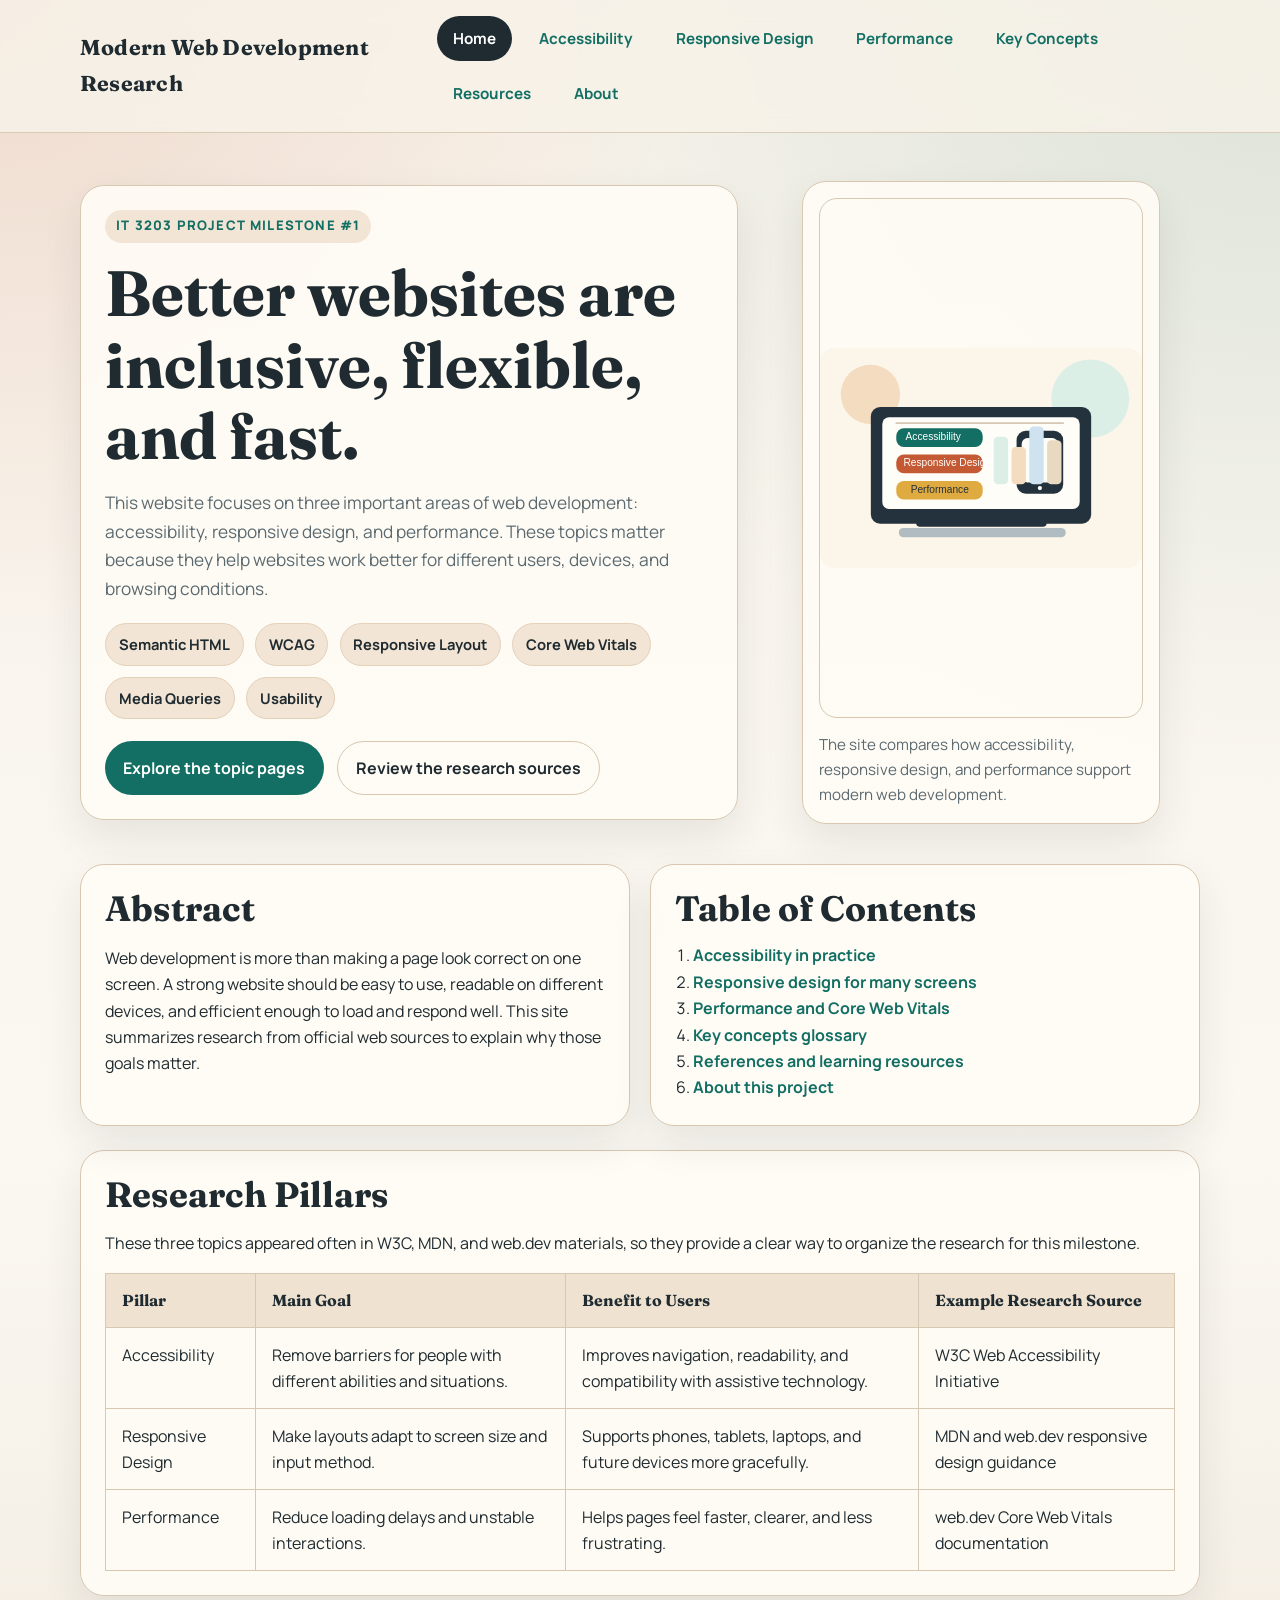
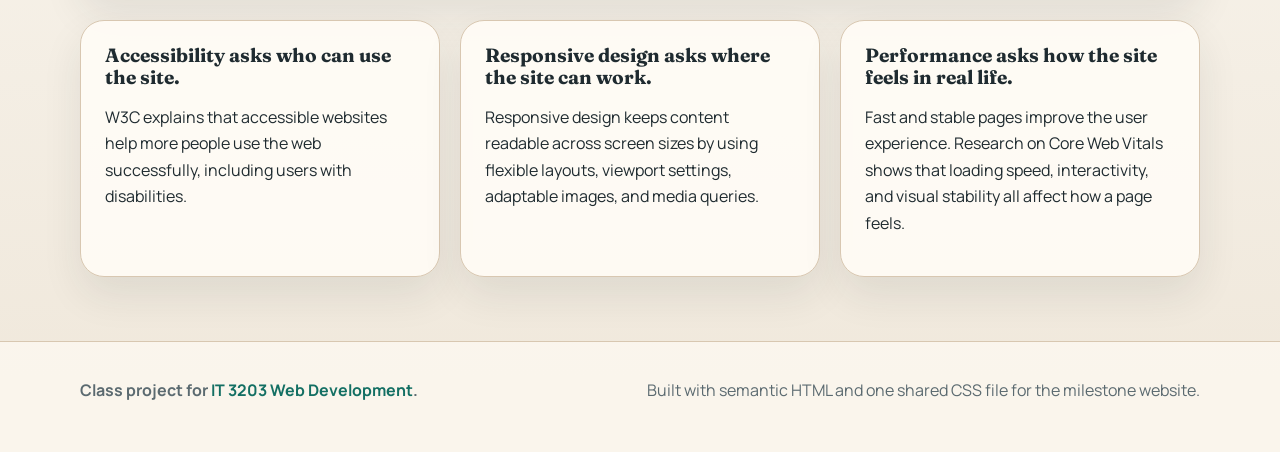
==== index.html @ 734fcac7 "project milestone 1" ====
<!DOCTYPE html>
<html lang="en">
<head>
  <meta charset="UTF-8">
  <meta name="viewport" content="width=device-width, initial-scale=1">
  <meta name="description" content="Research website about modern web development practices, including accessibility, responsive design, and performance.">
  <title>Modern Web Development Research | Home</title>
  <link rel="stylesheet" href="styles.css">
</head>
<body>
  <a class="skip-link" href="#main-content">Skip to content</a>
  <header class="site-header">
    <div class="header-inner">
      <a class="brand" href="index.html">Modern Web Development Research</a>
      <!-- Shared navigation appears on every page for consistency. -->
      <nav class="main-nav" aria-label="Primary">
        <a class="current" aria-current="page" href="index.html">Home</a>
        <a href="accessibility.html">Accessibility</a>
        <a href="responsive-design.html">Responsive Design</a>
        <a href="performance.html">Performance</a>
        <a href="concepts.html">Key Concepts</a>
        <a href="resources.html">Resources</a>
        <a href="about.html">About</a>
      </nav>
    </div>
  </header>

  <main id="main-content" class="page-shell">
    <!-- Home page introduces the topic and links to the full site structure. -->
    <section class="hero">
      <div class="panel hero-copy">
        <p class="eyebrow">IT 3203 Project Milestone #1</p>
        <h1>Better websites are inclusive, flexible, and fast.</h1>
        <p class="lead">
          This website focuses on three important areas of web development:
          accessibility, responsive design, and performance. These topics matter because
          they help websites work better for different users, devices, and browsing conditions.
        </p>
        <ul class="key-terms">
          <li>Semantic HTML</li>
          <li>WCAG</li>
          <li>Responsive Layout</li>
          <li>Core Web Vitals</li>
          <li>Media Queries</li>
          <li>Usability</li>
        </ul>
        <div class="button-row">
          <a class="button-link" href="accessibility.html">Explore the topic pages</a>
          <a class="button-link secondary" href="resources.html">Review the research sources</a>
        </div>
      </div>
      <figure class="panel visual-panel">
        <img src="assets/research-hero.svg" width="760" height="520" alt="Illustration of a laptop and phone beside three web development research cards.">
        <figcaption>
          The site compares how accessibility, responsive design, and performance support modern web development.
        </figcaption>
      </figure>
    </section>

    <section class="section-grid section-spacer">
      <article class="card">
        <h2>Abstract</h2>
        <p>
          Web development is more than making a page look correct on one screen. A strong website should
          be easy to use, readable on different devices, and efficient enough to load and respond well.
          This site summarizes research from official web sources to explain why those goals matter.
        </p>
      </article>
      <article class="card">
        <h2>Table of Contents</h2>
        <ol class="toc-list">
          <li><a href="accessibility.html">Accessibility in practice</a></li>
          <li><a href="responsive-design.html">Responsive design for many screens</a></li>
          <li><a href="performance.html">Performance and Core Web Vitals</a></li>
          <li><a href="concepts.html">Key concepts glossary</a></li>
          <li><a href="resources.html">References and learning resources</a></li>
          <li><a href="about.html">About this project</a></li>
        </ol>
      </article>
    </section>

    <section class="card section-spacer">
      <h2>Research Pillars</h2>
      <p>
        These three topics appeared often in W3C, MDN, and web.dev materials, so they provide
        a clear way to organize the research for this milestone.
      </p>
      <div class="table-wrap">
        <table class="data-table">
          <thead>
            <tr>
              <th scope="col">Pillar</th>
              <th scope="col">Main Goal</th>
              <th scope="col">Benefit to Users</th>
              <th scope="col">Example Research Source</th>
            </tr>
          </thead>
          <tbody>
            <tr>
              <td>Accessibility</td>
              <td>Remove barriers for people with different abilities and situations.</td>
              <td>Improves navigation, readability, and compatibility with assistive technology.</td>
              <td>W3C Web Accessibility Initiative</td>
            </tr>
            <tr>
              <td>Responsive Design</td>
              <td>Make layouts adapt to screen size and input method.</td>
              <td>Supports phones, tablets, laptops, and future devices more gracefully.</td>
              <td>MDN and web.dev responsive design guidance</td>
            </tr>
            <tr>
              <td>Performance</td>
              <td>Reduce loading delays and unstable interactions.</td>
              <td>Helps pages feel faster, clearer, and less frustrating.</td>
              <td>web.dev Core Web Vitals documentation</td>
            </tr>
          </tbody>
        </table>
      </div>
    </section>

    <section class="card-grid section-spacer">
      <article class="card">
        <h3>Accessibility asks who can use the site.</h3>
        <p>
          W3C explains that accessible websites help more people use the web successfully,
          including users with disabilities.
        </p>
      </article>
      <article class="card">
        <h3>Responsive design asks where the site can work.</h3>
        <p>
          Responsive design keeps content readable across screen sizes by using flexible layouts,
          viewport settings, adaptable images, and media queries.
        </p>
      </article>
      <article class="card">
        <h3>Performance asks how the site feels in real life.</h3>
        <p>
          Fast and stable pages improve the user experience. Research on Core Web Vitals shows
          that loading speed, interactivity, and visual stability all affect how a page feels.
        </p>
      </article>
    </section>
  </main>

  <footer class="footer">
    <div class="footer-inner">
      <p id="course-note">
        Class project for <a href="https://ksuweb.github.io/IT3203/">IT 3203 Web Development</a>.
      </p>
      <p>Built with semantic HTML and one shared CSS file for the milestone website.</p>
    </div>
  </footer>
</body>
</html>
---- styles.css ----
@import url("https://fonts.googleapis.com/css2?family=Fraunces:opsz,wght@9..144,600;9..144,700&family=Manrope:wght@400;600;700;800&display=swap");

/* Shared palette, typography, and layout for the milestone site. */
:root {
  --bg: #f6f1e8;
  --surface: rgba(255, 252, 246, 0.92);
  --surface-strong: #fffdf8;
  --ink: #1f2b30;
  --muted: #5b6a70;
  --accent: #136f63;
  --accent-strong: #c35a34;
  --accent-soft: #f2e5d5;
  --line: #d8c7b1;
  --shadow: 0 18px 40px rgba(31, 43, 48, 0.09);
  --radius: 24px;
  --site-width: min(1120px, calc(100% - 2rem));
}

* {
  box-sizing: border-box;
}

html {
  scroll-behavior: smooth;
}

body {
  margin: 0;
  color: var(--ink);
  font-family: "Manrope", "Trebuchet MS", sans-serif;
  line-height: 1.65;
  background:
    radial-gradient(circle at top left, rgba(195, 90, 52, 0.16), transparent 28%),
    radial-gradient(circle at top right, rgba(19, 111, 99, 0.12), transparent 32%),
    linear-gradient(180deg, #f7f2e9 0%, #fbf8f2 56%, #efe7da 100%);
}

img {
  display: block;
  max-width: 100%;
  border: 1px solid var(--line);
  border-radius: 18px;
}

a {
  color: var(--accent);
  font-weight: 700;
  text-decoration: none;
  transition: color 0.2s ease, transform 0.2s ease, background-color 0.2s ease;
}

a:hover,
a:focus-visible {
  color: var(--accent-strong);
  text-decoration: underline;
}

code {
  font-family: "Cascadia Code", Consolas, monospace;
}

pre {
  margin: 0;
  padding: 1rem 1.1rem;
  overflow-x: auto;
  color: #eff8f8;
  background: #122227;
  border: 1px solid #214148;
  border-radius: 18px;
}

.skip-link {
  position: absolute;
  left: -9999px;
  top: 1rem;
  padding: 0.75rem 1rem;
  color: #ffffff;
  background: var(--ink);
  border-radius: 999px;
}

.skip-link:focus {
  left: 1rem;
  z-index: 20;
}

/* Header and navigation keep the site structure consistent. */
.site-header {
  position: sticky;
  top: 0;
  z-index: 10;
  backdrop-filter: blur(14px);
  background: rgba(247, 242, 233, 0.84);
  border-bottom: 1px solid rgba(216, 199, 177, 0.9);
}

.header-inner,
.footer-inner,
.page-shell {
  width: var(--site-width);
  margin: 0 auto;
}

.header-inner {
  display: flex;
  align-items: center;
  justify-content: space-between;
  gap: 1rem;
  padding: 1rem 0;
}

.brand {
  color: var(--ink);
  font-family: "Fraunces", Georgia, serif;
  font-size: 1.35rem;
  font-weight: 700;
  letter-spacing: 0.01em;
}

.main-nav {
  display: flex;
  flex-wrap: wrap;
  gap: 0.65rem;
}

.main-nav a {
  padding: 0.55rem 0.95rem;
  border: 1px solid transparent;
  border-radius: 999px;
  font-size: 0.95rem;
}

.main-nav a.current {
  color: #ffffff;
  text-decoration: none;
  background: var(--ink);
}

.page-shell {
  padding: 2rem 0 4rem;
}

/* Grid utilities power the home hero and topic-page intros. */
.hero,
.page-intro {
  display: grid;
  grid-template-columns: minmax(0, 1.2fr) minmax(300px, 0.8fr);
  gap: 1.5rem;
  align-items: center;
}

.panel,
.card,
.resource-list li {
  background: var(--surface);
  border: 1px solid var(--line);
  border-radius: var(--radius);
  box-shadow: var(--shadow);
}

.hero-copy,
.card,
.resource-list li {
  padding: 1.5rem;
}

.visual-panel {
  padding: 1rem;
}

.visual-panel figcaption {
  margin-top: 0.9rem;
  color: var(--muted);
  font-size: 0.95rem;
}

.eyebrow {
  display: inline-block;
  margin: 0;
  padding: 0.35rem 0.7rem;
  color: var(--accent);
  font-size: 0.82rem;
  font-weight: 800;
  letter-spacing: 0.09em;
  text-transform: uppercase;
  background: var(--accent-soft);
  border-radius: 999px;
}

h1,
h2,
h3 {
  margin-top: 0;
  line-height: 1.12;
  font-family: "Fraunces", Georgia, serif;
}

h1 {
  margin: 0.9rem 0 1rem;
  font-size: clamp(2.35rem, 5vw, 4.4rem);
}

h2 {
  margin-bottom: 0.85rem;
  font-size: clamp(1.55rem, 3vw, 2.2rem);
}

h3 {
  margin-bottom: 0.65rem;
  font-size: 1.2rem;
}

p,
li,
dd,
td,
th {
  font-size: 1rem;
}

.lead {
  color: var(--muted);
  font-size: 1.08rem;
}

.button-row {
  display: flex;
  flex-wrap: wrap;
  gap: 0.8rem;
  margin-top: 1.4rem;
}

.button-link {
  display: inline-flex;
  align-items: center;
  justify-content: center;
  min-height: 46px;
  padding: 0.8rem 1.15rem;
  color: #ffffff;
  text-decoration: none;
  background: var(--accent);
  border-radius: 999px;
}

.button-link:hover,
.button-link:focus-visible {
  color: #ffffff;
  text-decoration: none;
  background: var(--accent-strong);
}

.button-link.secondary {
  color: var(--ink);
  background: transparent;
  border: 1px solid var(--line);
}

.button-link.secondary:hover,
.button-link.secondary:focus-visible {
  color: var(--ink);
  background: #fff7ef;
}

.key-terms {
  display: flex;
  flex-wrap: wrap;
  gap: 0.7rem;
  margin: 1.25rem 0 0;
  padding: 0;
  list-style: none;
}

.key-terms li {
  padding: 0.5rem 0.8rem;
  font-size: 0.92rem;
  font-weight: 700;
  color: var(--ink);
  background: var(--accent-soft);
  border: 1px solid #e4d1b8;
  border-radius: 999px;
}

/* Reusable content grids keep the layout flexible across pages. */
.section-grid,
.card-grid,
.glossary {
  display: grid;
  gap: 1.25rem;
  margin-top: 1.5rem;
}

.section-grid {
  grid-template-columns: repeat(2, minmax(0, 1fr));
}

.card-grid {
  grid-template-columns: repeat(3, minmax(0, 1fr));
}

.glossary {
  grid-template-columns: repeat(2, minmax(0, 1fr));
}

.toc-list,
.highlight-list,
.meta-list {
  margin: 0;
  padding-left: 1.1rem;
}

.highlight-list li,
.meta-list li {
  margin-bottom: 0.8rem;
}

.page-title-card {
  padding: 1.6rem;
}

.callout {
  padding: 1rem 1.1rem;
  color: var(--ink);
  background: #fff4e9;
  border: 1px solid #efd1b6;
  border-left: 4px solid var(--accent-strong);
  border-radius: 18px;
}

.table-wrap {
  overflow-x: auto;
  margin-top: 1rem;
}

.data-table {
  width: 100%;
  border-collapse: collapse;
}

.data-table th,
.data-table td {
  padding: 0.85rem 1rem;
  text-align: left;
  vertical-align: top;
  border: 1px solid var(--line);
}

.data-table th {
  background: #efe2d1;
  font-family: "Fraunces", Georgia, serif;
}

.resource-list {
  display: grid;
  gap: 1rem;
  padding: 0;
  list-style: none;
}

.resource-list h3 {
  margin-bottom: 0.35rem;
}

.resource-list p {
  margin: 0.4rem 0;
}

.tag {
  display: inline-block;
  margin-bottom: 0.5rem;
  padding: 0.3rem 0.65rem;
  color: var(--accent);
  font-size: 0.8rem;
  font-weight: 800;
  letter-spacing: 0.08em;
  text-transform: uppercase;
  background: var(--accent-soft);
  border-radius: 999px;
}

.footer {
  border-top: 1px solid var(--line);
  background: rgba(255, 251, 244, 0.7);
}

.footer-inner {
  display: flex;
  flex-wrap: wrap;
  justify-content: space-between;
  gap: 1rem;
  padding: 1.2rem 0 2rem;
  color: var(--muted);
}

#course-note {
  font-weight: 700;
}

.section-spacer {
  margin-top: 1.5rem;
}

.tiny-note {
  color: var(--muted);
  font-size: 0.95rem;
}

/* Responsive rules stack the layout for tablets and phones. */
@media (max-width: 940px) {
  .hero,
  .page-intro,
  .section-grid,
  .card-grid,
  .glossary {
    grid-template-columns: 1fr;
  }
}

@media (max-width: 720px) {
  .header-inner {
    flex-direction: column;
    align-items: flex-start;
  }

  .page-shell {
    padding-top: 1.35rem;
  }
}

@media (max-width: 560px) {
  .hero-copy,
  .card,
  .resource-list li,
  .page-title-card {
    padding: 1.2rem;
  }

  .main-nav {
    gap: 0.45rem;
  }

  .main-nav a {
    padding: 0.5rem 0.75rem;
    font-size: 0.88rem;
  }
}
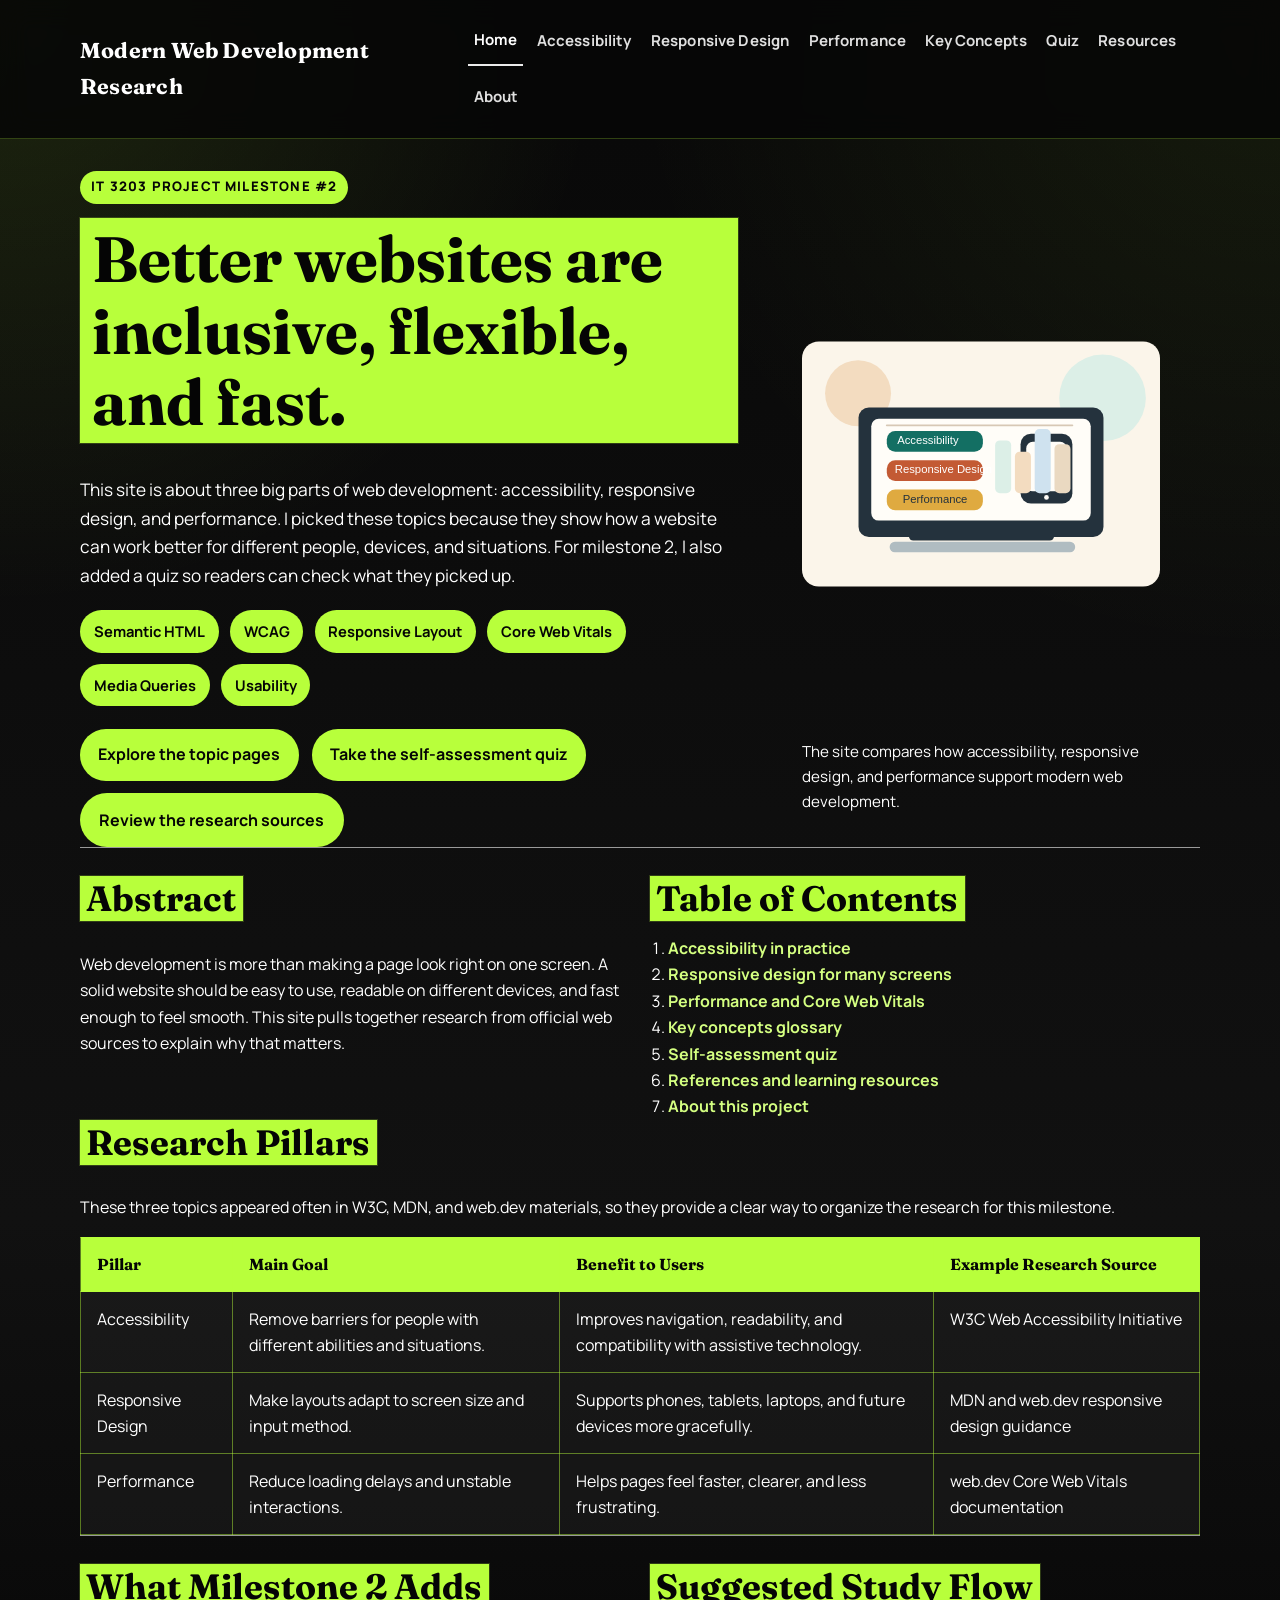
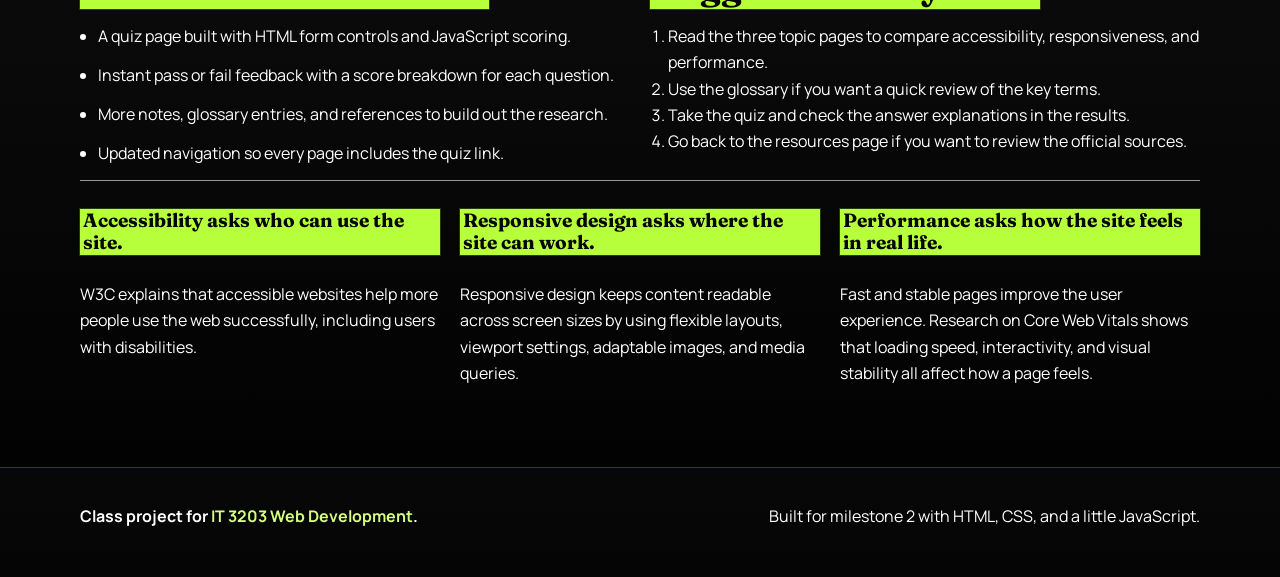
==== commit c53e7cee: "project milestone 2" ====
--- a/index.html
+++ b/index.html
@@ -19,6 +19,7 @@
         <a href="responsive-design.html">Responsive Design</a>
         <a href="performance.html">Performance</a>
         <a href="concepts.html">Key Concepts</a>
+        <a href="quiz.html">Quiz</a>
         <a href="resources.html">Resources</a>
         <a href="about.html">About</a>
       </nav>
@@ -29,12 +30,13 @@
     <!-- Home page introduces the topic and links to the full site structure. -->
     <section class="hero">
       <div class="panel hero-copy">
-        <p class="eyebrow">IT 3203 Project Milestone #1</p>
+        <p class="eyebrow">IT 3203 Project Milestone #2</p>
         <h1>Better websites are inclusive, flexible, and fast.</h1>
         <p class="lead">
-          This website focuses on three important areas of web development:
-          accessibility, responsive design, and performance. These topics matter because
-          they help websites work better for different users, devices, and browsing conditions.
+          This site is about three big parts of web development:
+          accessibility, responsive design, and performance. I picked these topics because
+          they show how a website can work better for different people, devices, and situations.
+          For milestone 2, I also added a quiz so readers can check what they picked up.
         </p>
         <ul class="key-terms">
           <li>Semantic HTML</li>
@@ -46,6 +48,7 @@
         </ul>
         <div class="button-row">
           <a class="button-link" href="accessibility.html">Explore the topic pages</a>
+          <a class="button-link" href="quiz.html">Take the self-assessment quiz</a>
           <a class="button-link secondary" href="resources.html">Review the research sources</a>
         </div>
       </div>
@@ -61,9 +64,9 @@
       <article class="card">
         <h2>Abstract</h2>
         <p>
-          Web development is more than making a page look correct on one screen. A strong website should
-          be easy to use, readable on different devices, and efficient enough to load and respond well.
-          This site summarizes research from official web sources to explain why those goals matter.
+          Web development is more than making a page look right on one screen. A solid website should
+          be easy to use, readable on different devices, and fast enough to feel smooth.
+          This site pulls together research from official web sources to explain why that matters.
         </p>
       </article>
       <article class="card">
@@ -73,6 +76,7 @@
           <li><a href="responsive-design.html">Responsive design for many screens</a></li>
           <li><a href="performance.html">Performance and Core Web Vitals</a></li>
           <li><a href="concepts.html">Key concepts glossary</a></li>
+          <li><a href="quiz.html">Self-assessment quiz</a></li>
           <li><a href="resources.html">References and learning resources</a></li>
           <li><a href="about.html">About this project</a></li>
         </ol>
@@ -119,6 +123,27 @@
       </div>
     </section>
 
+    <section class="section-grid section-spacer">
+      <article class="card">
+        <h2>What Milestone 2 Adds</h2>
+        <ul class="highlight-list">
+          <li>A quiz page built with HTML form controls and JavaScript scoring.</li>
+          <li>Instant pass or fail feedback with a score breakdown for each question.</li>
+          <li>More notes, glossary entries, and references to build out the research.</li>
+          <li>Updated navigation so every page includes the quiz link.</li>
+        </ul>
+      </article>
+      <article class="card">
+        <h2>Suggested Study Flow</h2>
+        <ol class="toc-list">
+          <li>Read the three topic pages to compare accessibility, responsiveness, and performance.</li>
+          <li>Use the glossary if you want a quick review of the key terms.</li>
+          <li>Take the quiz and check the answer explanations in the results.</li>
+          <li>Go back to the resources page if you want to review the official sources.</li>
+        </ol>
+      </article>
+    </section>
+
     <section class="card-grid section-spacer">
       <article class="card">
         <h3>Accessibility asks who can use the site.</h3>
@@ -149,7 +174,7 @@
       <p id="course-note">
         Class project for <a href="https://ksuweb.github.io/IT3203/">IT 3203 Web Development</a>.
       </p>
-      <p>Built with semantic HTML and one shared CSS file for the milestone website.</p>
+      <p>Built for milestone 2 with HTML, CSS, and a little JavaScript.</p>
     </div>
   </footer>
 </body>
--- a/styles.css
+++ b/styles.css
@@ -5,12 +5,13 @@
   --bg: #f6f1e8;
   --surface: rgba(255, 252, 246, 0.92);
   --surface-strong: #fffdf8;
-  --ink: #1f2b30;
-  --muted: #5b6a70;
-  --accent: #136f63;
-  --accent-strong: #c35a34;
-  --accent-soft: #f2e5d5;
-  --line: #d8c7b1;
+  --ink: #050505;
+  --muted: rgba(255, 255, 255, 0.82);
+  --accent: #b8ff3b;
+  --accent-strong: #8be000;
+  --accent-soft: rgba(184, 255, 59, 0.2);
+  --line: rgba(184, 255, 59, 0.45);
+  --section-line: rgba(255, 255, 255, 0.58);
   --shadow: 0 18px 40px rgba(31, 43, 48, 0.09);
   --radius: 24px;
   --site-width: min(1120px, calc(100% - 2rem));
@@ -26,24 +27,24 @@
 
 body {
   margin: 0;
-  color: var(--ink);
+  color: #ffffff;
   font-family: "Manrope", "Trebuchet MS", sans-serif;
   line-height: 1.65;
   background:
-    radial-gradient(circle at top left, rgba(195, 90, 52, 0.16), transparent 28%),
-    radial-gradient(circle at top right, rgba(19, 111, 99, 0.12), transparent 32%),
-    linear-gradient(180deg, #f7f2e9 0%, #fbf8f2 56%, #efe7da 100%);
+    radial-gradient(circle at top left, rgba(184, 255, 59, 0.12), transparent 24%),
+    radial-gradient(circle at top right, rgba(184, 255, 59, 0.08), transparent 26%),
+    linear-gradient(180deg, #080808 0%, #111111 56%, #000000 100%);
 }
 
 img {
   display: block;
   max-width: 100%;
-  border: 1px solid var(--line);
+  border: 0;
   border-radius: 18px;
 }
 
 a {
-  color: var(--accent);
+  color: #d4ff81;
   font-weight: 700;
   text-decoration: none;
   transition: color 0.2s ease, transform 0.2s ease, background-color 0.2s ease;
@@ -51,7 +52,7 @@
 
 a:hover,
 a:focus-visible {
-  color: var(--accent-strong);
+  color: #f3ffd0;
   text-decoration: underline;
 }
 
@@ -90,8 +91,8 @@
   top: 0;
   z-index: 10;
   backdrop-filter: blur(14px);
-  background: rgba(247, 242, 233, 0.84);
-  border-bottom: 1px solid rgba(216, 199, 177, 0.9);
+  background: rgba(6, 6, 6, 0.86);
+  border-bottom: 1px solid rgba(184, 255, 59, 0.24);
 }
 
 .header-inner,
@@ -110,7 +111,7 @@
 }
 
 .brand {
-  color: var(--ink);
+  color: #ffffff;
   font-family: "Fraunces", Georgia, serif;
   font-size: 1.35rem;
   font-weight: 700;
@@ -120,24 +121,46 @@
 .main-nav {
   display: flex;
   flex-wrap: wrap;
-  gap: 0.65rem;
+  gap: 0.5rem;
+  align-items: center;
 }
 
 .main-nav a {
-  padding: 0.55rem 0.95rem;
-  border: 1px solid transparent;
-  border-radius: 999px;
-  font-size: 0.95rem;
+  min-height: 44px;
+  padding: 0.72rem 0.35rem;
+  color: rgba(255, 255, 255, 0.88);
+  font-size: 0.94rem;
+  font-weight: 700;
+  letter-spacing: 0.01em;
+  background: transparent;
+  border: 0;
+  border-radius: 0;
+  box-shadow: none;
+  backdrop-filter: none;
 }
 
 .main-nav a.current {
   color: #ffffff;
   text-decoration: none;
-  background: var(--ink);
+  border-bottom: 2px solid rgba(255, 255, 255, 0.92);
+}
+
+.main-nav a:hover,
+.main-nav a:focus-visible {
+  color: #ffffff;
+  text-decoration: none;
+  background: transparent;
+  transform: translateY(-1px);
 }
 
 .page-shell {
   padding: 2rem 0 4rem;
+}
+
+.page-shell > * + * {
+  margin-top: 1.75rem;
+  padding-top: 1.75rem;
+  border-top: 1px solid var(--section-line);
 }
 
 /* Grid utilities power the home hero and topic-page intros. */
@@ -152,25 +175,25 @@
 .panel,
 .card,
 .resource-list li {
-  background: var(--surface);
-  border: 1px solid var(--line);
-  border-radius: var(--radius);
-  box-shadow: var(--shadow);
+  background: transparent;
+  border: 0;
+  border-radius: 0;
+  box-shadow: none;
 }
 
 .hero-copy,
 .card,
 .resource-list li {
-  padding: 1.5rem;
+  padding: 0;
 }
 
 .visual-panel {
-  padding: 1rem;
+  padding: 0;
 }
 
 .visual-panel figcaption {
   margin-top: 0.9rem;
-  color: var(--muted);
+  color: #ffffff;
   font-size: 0.95rem;
 }
 
@@ -178,12 +201,12 @@
   display: inline-block;
   margin: 0;
   padding: 0.35rem 0.7rem;
-  color: var(--accent);
+  color: #050505;
   font-size: 0.82rem;
   font-weight: 800;
   letter-spacing: 0.09em;
   text-transform: uppercase;
-  background: var(--accent-soft);
+  background: var(--accent);
   border-radius: 999px;
 }
 
@@ -192,7 +215,12 @@
 h3 {
   margin-top: 0;
   line-height: 1.12;
+  color: #050505;
   font-family: "Fraunces", Georgia, serif;
+  display: inline-block;
+  padding: 0.08em 0.18em;
+  background: var(--accent);
+  box-shadow: 0 0 0 1px rgba(184, 255, 59, 0.2);
 }
 
 h1 {
@@ -219,7 +247,7 @@
 }
 
 .lead {
-  color: var(--muted);
+  color: #ffffff;
   font-size: 1.08rem;
 }
 
@@ -236,7 +264,7 @@
   justify-content: center;
   min-height: 46px;
   padding: 0.8rem 1.15rem;
-  color: #ffffff;
+  color: #050505;
   text-decoration: none;
   background: var(--accent);
   border-radius: 999px;
@@ -244,21 +272,21 @@
 
 .button-link:hover,
 .button-link:focus-visible {
-  color: #ffffff;
+  color: #050505;
   text-decoration: none;
   background: var(--accent-strong);
 }
 
 .button-link.secondary {
-  color: var(--ink);
-  background: transparent;
-  border: 1px solid var(--line);
+  color: #050505;
+  background: var(--accent);
+  border: 1px solid transparent;
 }
 
 .button-link.secondary:hover,
 .button-link.secondary:focus-visible {
-  color: var(--ink);
-  background: #fff7ef;
+  color: #050505;
+  background: var(--accent-strong);
 }
 
 .key-terms {
@@ -274,9 +302,9 @@
   padding: 0.5rem 0.8rem;
   font-size: 0.92rem;
   font-weight: 700;
-  color: var(--ink);
-  background: var(--accent-soft);
-  border: 1px solid #e4d1b8;
+  color: #050505;
+  background: var(--accent);
+  border: 1px solid transparent;
   border-radius: 999px;
 }
 
@@ -314,15 +342,15 @@
 }
 
 .page-title-card {
-  padding: 1.6rem;
+  padding: 0;
 }
 
 .callout {
   padding: 1rem 1.1rem;
-  color: var(--ink);
-  background: #fff4e9;
-  border: 1px solid #efd1b6;
-  border-left: 4px solid var(--accent-strong);
+  color: #ffffff;
+  background: rgba(255, 255, 255, 0.06);
+  border: 1px solid rgba(184, 255, 59, 0.28);
+  border-left: 4px solid var(--accent);
   border-radius: 18px;
 }
 
@@ -345,15 +373,27 @@
 }
 
 .data-table th {
-  background: #efe2d1;
+  color: #050505;
+  background: var(--accent);
   font-family: "Fraunces", Georgia, serif;
 }
 
+.data-table td {
+  color: #ffffff;
+  background: rgba(255, 255, 255, 0.04);
+}
+
 .resource-list {
   display: grid;
   gap: 1rem;
   padding: 0;
   list-style: none;
+}
+
+.resource-list li + li {
+  margin-top: 1rem;
+  padding-top: 1rem;
+  border-top: 1px solid var(--section-line);
 }
 
 .resource-list h3 {
@@ -368,18 +408,18 @@
   display: inline-block;
   margin-bottom: 0.5rem;
   padding: 0.3rem 0.65rem;
-  color: var(--accent);
+  color: #050505;
   font-size: 0.8rem;
   font-weight: 800;
   letter-spacing: 0.08em;
   text-transform: uppercase;
-  background: var(--accent-soft);
+  background: var(--accent);
   border-radius: 999px;
 }
 
 .footer {
-  border-top: 1px solid var(--line);
-  background: rgba(255, 251, 244, 0.7);
+  border-top: 1px solid rgba(184, 255, 59, 0.24);
+  background: rgba(255, 255, 255, 0.02);
 }
 
 .footer-inner {
@@ -388,7 +428,7 @@
   justify-content: space-between;
   gap: 1rem;
   padding: 1.2rem 0 2rem;
-  color: var(--muted);
+  color: #ffffff;
 }
 
 #course-note {
@@ -396,12 +436,210 @@
 }
 
 .section-spacer {
-  margin-top: 1.5rem;
+  margin-top: 0;
 }
 
 .tiny-note {
-  color: var(--muted);
+  color: #ffffff;
   font-size: 0.95rem;
+}
+
+.quiz-layout {
+  display: grid;
+  gap: 1.5rem;
+}
+
+.quiz-shell {
+  display: grid;
+  gap: 1.5rem;
+  grid-template-columns: minmax(0, 1.2fr) minmax(280px, 0.8fr);
+  align-items: start;
+}
+
+.quiz-form {
+  display: grid;
+  gap: 1rem;
+}
+
+.quiz-form > * + * {
+  margin-top: 0.25rem;
+  padding-top: 1.25rem;
+  border-top: 1px solid var(--section-line);
+}
+
+.question-card {
+  margin: 0;
+  padding: 0;
+  background: transparent;
+  border: 0;
+  border-radius: 0;
+  box-shadow: none;
+}
+
+.question-card legend {
+  padding: 0 0.45rem;
+  font-family: "Fraunces", Georgia, serif;
+  font-size: 1.2rem;
+  font-weight: 700;
+}
+
+.question-card p {
+  margin-top: 0;
+}
+
+.blank-input,
+.option-list label {
+  display: block;
+}
+
+.blank-input {
+  width: 100%;
+  margin-top: 0.9rem;
+  padding: 0.9rem 1rem;
+  color: #050505;
+  font: inherit;
+  background: #f5ffd6;
+  border: 1px solid var(--line);
+  border-radius: 16px;
+}
+
+.blank-input:focus,
+.option-list input:focus-visible {
+  outline: 3px solid rgba(19, 111, 99, 0.22);
+  outline-offset: 2px;
+}
+
+.option-list {
+  display: grid;
+  gap: 0.8rem;
+  margin-top: 1rem;
+}
+
+.option-list label {
+  padding: 0.95rem 1rem;
+  color: #ffffff;
+  background: rgba(255, 255, 255, 0.06);
+  border: 1px solid rgba(184, 255, 59, 0.24);
+  border-radius: 18px;
+}
+
+.option-list input {
+  margin-right: 0.65rem;
+}
+
+.quiz-actions {
+  display: flex;
+  flex-wrap: wrap;
+  gap: 0.8rem;
+}
+
+.button {
+  min-height: 48px;
+  padding: 0.85rem 1.2rem;
+  color: #050505;
+  font: inherit;
+  font-weight: 800;
+  cursor: pointer;
+  background: var(--accent);
+  border: 0;
+  border-radius: 999px;
+}
+
+.button:hover,
+.button:focus-visible {
+  background: var(--accent-strong);
+}
+
+.button.secondary {
+  color: #050505;
+  background: var(--accent);
+  border: 1px solid transparent;
+}
+
+.button.secondary:hover,
+.button.secondary:focus-visible {
+  background: var(--accent-strong);
+}
+
+.quiz-note {
+  margin-top: 0.8rem;
+  color: #ffffff;
+}
+
+.question-error {
+  margin: 0.8rem 0 0;
+  color: #8f2c1c;
+  font-weight: 700;
+}
+
+.results-panel {
+  padding: 0;
+  border-top: 0;
+}
+
+.results-summary {
+  display: flex;
+  flex-wrap: wrap;
+  gap: 0.9rem;
+  align-items: center;
+  justify-content: space-between;
+}
+
+.score-badge,
+.status-badge {
+  display: inline-flex;
+  align-items: center;
+  padding: 0.45rem 0.8rem;
+  color: #050505;
+  background: var(--accent);
+  font-weight: 800;
+  border-radius: 999px;
+}
+
+.score-badge {
+  color: #050505;
+  background: var(--accent);
+}
+
+.status-badge.pass {
+  color: #050505;
+  background: var(--accent);
+}
+
+.status-badge.fail {
+  color: #050505;
+  background: var(--accent-strong);
+}
+
+.results-list {
+  display: grid;
+  gap: 1rem;
+  margin: 1.25rem 0 0;
+  padding: 0;
+  list-style: none;
+}
+
+.result-item {
+  padding: 1rem 1.1rem;
+  border-radius: 18px;
+}
+
+.result-item.correct {
+  background: #edf8f5;
+  border: 1px solid #b9dfd3;
+}
+
+.result-item.incorrect {
+  background: #fff1ec;
+  border: 1px solid #efc9ba;
+}
+
+.result-item h3 {
+  margin-bottom: 0.45rem;
+}
+
+.result-item p {
+  margin: 0.35rem 0;
 }
 
 /* Responsive rules stack the layout for tablets and phones. */
@@ -410,7 +648,8 @@
   .page-intro,
   .section-grid,
   .card-grid,
-  .glossary {
+  .glossary,
+  .quiz-shell {
     grid-template-columns: 1fr;
   }
 }
@@ -430,8 +669,10 @@
   .hero-copy,
   .card,
   .resource-list li,
-  .page-title-card {
-    padding: 1.2rem;
+  .page-title-card,
+  .question-card,
+  .results-panel {
+    padding: 0;
   }
 
   .main-nav {
@@ -442,4 +683,10 @@
     padding: 0.5rem 0.75rem;
     font-size: 0.88rem;
   }
-}
+
+  .quiz-actions,
+  .results-summary {
+    align-items: stretch;
+    flex-direction: column;
+  }
+}
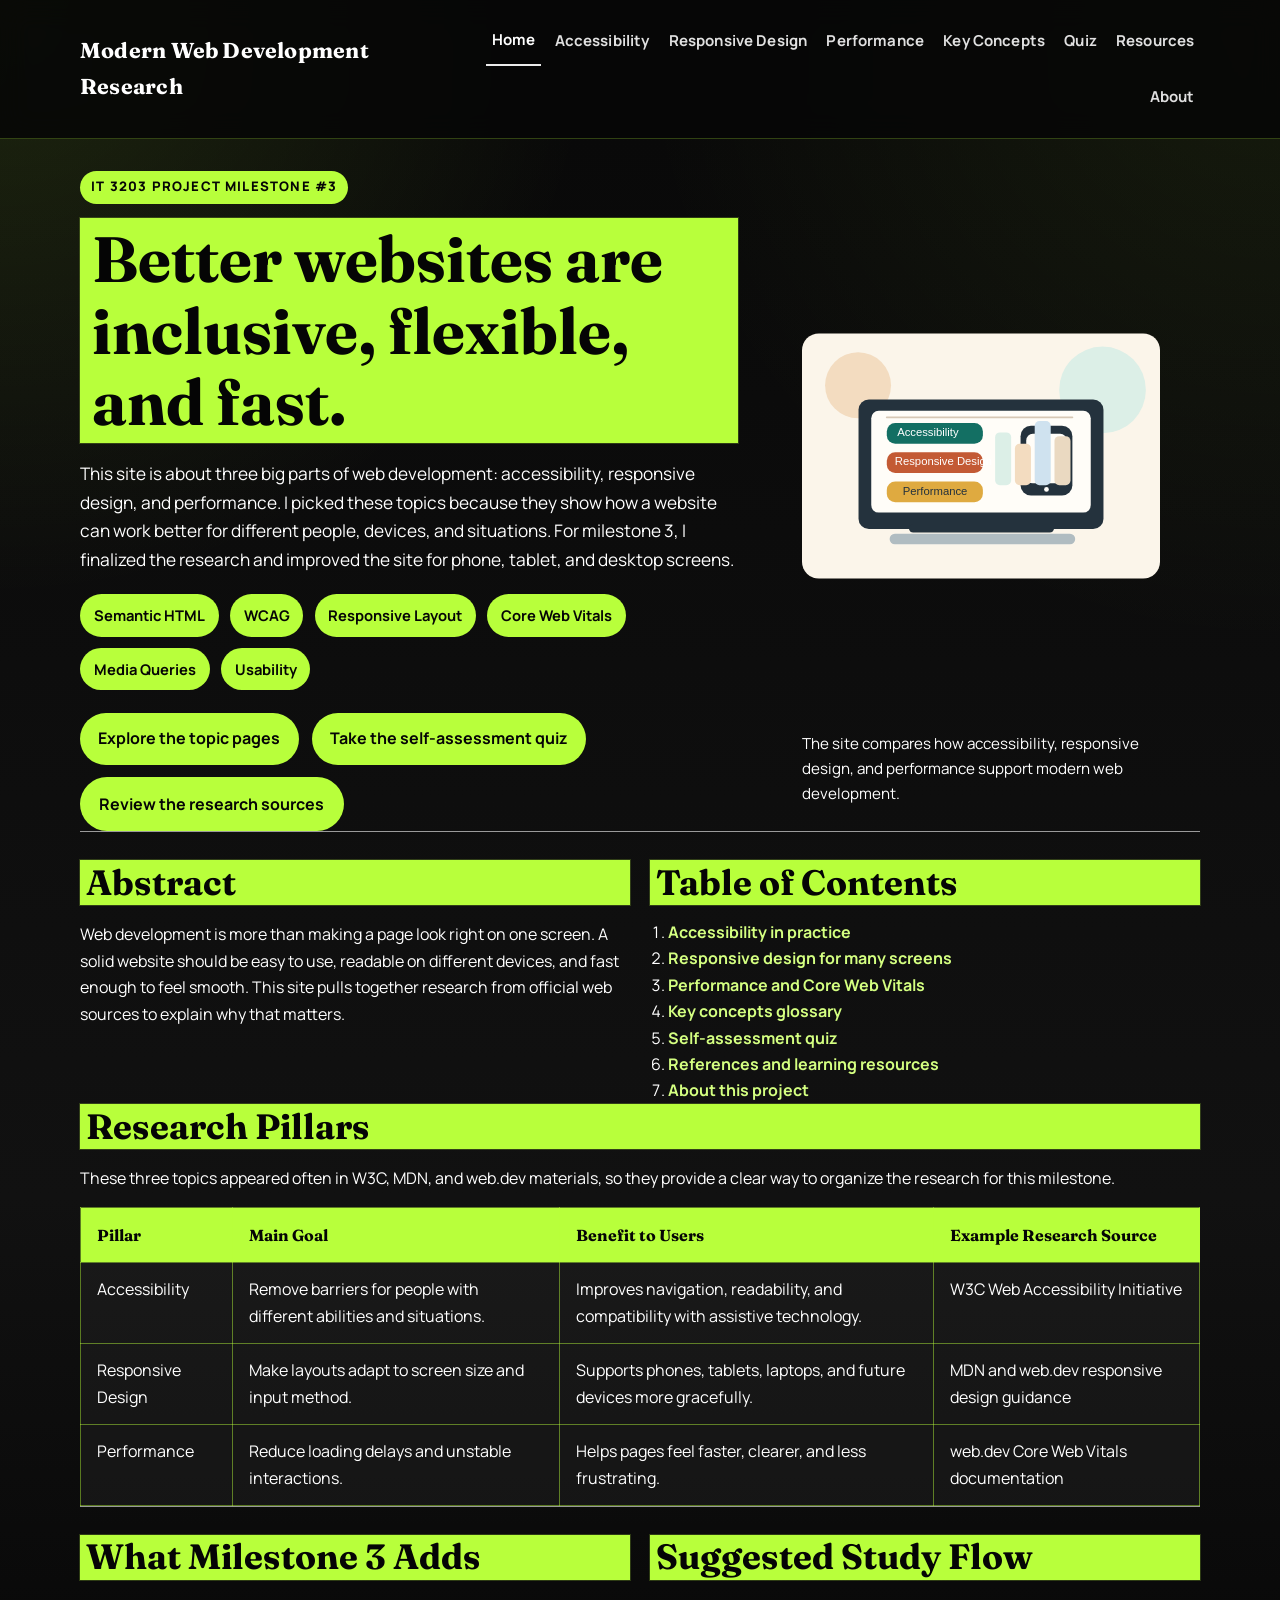
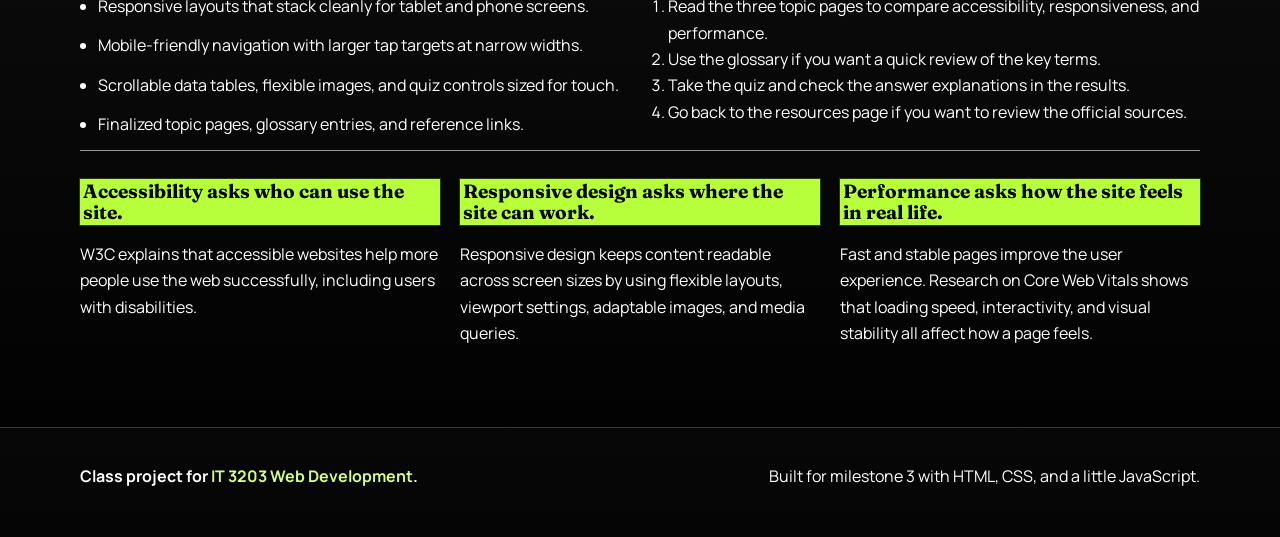
==== commit b8946f2a: "project milestone 3" ====
--- a/index.html
+++ b/index.html
@@ -6,14 +6,18 @@
   <meta name="description" content="Research website about modern web development practices, including accessibility, responsive design, and performance.">
   <title>Modern Web Development Research | Home</title>
   <link rel="stylesheet" href="styles.css">
+  <script src="site.js" defer></script>
 </head>
 <body>
   <a class="skip-link" href="#main-content">Skip to content</a>
   <header class="site-header">
     <div class="header-inner">
       <a class="brand" href="index.html">Modern Web Development Research</a>
+      <button class="menu-toggle" type="button" aria-label="Open navigation menu" aria-controls="primary-navigation" aria-expanded="false">
+        <span class="menu-icon" aria-hidden="true"></span>
+      </button>
       <!-- Shared navigation appears on every page for consistency. -->
-      <nav class="main-nav" aria-label="Primary">
+      <nav id="primary-navigation" class="main-nav" aria-label="Primary">
         <a class="current" aria-current="page" href="index.html">Home</a>
         <a href="accessibility.html">Accessibility</a>
         <a href="responsive-design.html">Responsive Design</a>
@@ -30,13 +34,14 @@
     <!-- Home page introduces the topic and links to the full site structure. -->
     <section class="hero">
       <div class="panel hero-copy">
-        <p class="eyebrow">IT 3203 Project Milestone #2</p>
+        <p class="eyebrow">IT 3203 Project Milestone #3</p>
         <h1>Better websites are inclusive, flexible, and fast.</h1>
         <p class="lead">
           This site is about three big parts of web development:
           accessibility, responsive design, and performance. I picked these topics because
           they show how a website can work better for different people, devices, and situations.
-          For milestone 2, I also added a quiz so readers can check what they picked up.
+          For milestone 3, I finalized the research and improved the site for phone,
+          tablet, and desktop screens.
         </p>
         <ul class="key-terms">
           <li>Semantic HTML</li>
@@ -125,12 +130,12 @@
 
     <section class="section-grid section-spacer">
       <article class="card">
-        <h2>What Milestone 2 Adds</h2>
+        <h2>What Milestone 3 Adds</h2>
         <ul class="highlight-list">
-          <li>A quiz page built with HTML form controls and JavaScript scoring.</li>
-          <li>Instant pass or fail feedback with a score breakdown for each question.</li>
-          <li>More notes, glossary entries, and references to build out the research.</li>
-          <li>Updated navigation so every page includes the quiz link.</li>
+          <li>Responsive layouts that stack cleanly for tablet and phone screens.</li>
+          <li>Mobile-friendly navigation with larger tap targets at narrow widths.</li>
+          <li>Scrollable data tables, flexible images, and quiz controls sized for touch.</li>
+          <li>Finalized topic pages, glossary entries, and reference links.</li>
         </ul>
       </article>
       <article class="card">
@@ -174,7 +179,7 @@
       <p id="course-note">
         Class project for <a href="https://ksuweb.github.io/IT3203/">IT 3203 Web Development</a>.
       </p>
-      <p>Built for milestone 2 with HTML, CSS, and a little JavaScript.</p>
+      <p>Built for milestone 3 with HTML, CSS, and a little JavaScript.</p>
     </div>
   </footer>
 </body>
--- a/styles.css
+++ b/styles.css
@@ -13,7 +13,7 @@
   --line: rgba(184, 255, 59, 0.45);
   --section-line: rgba(255, 255, 255, 0.58);
   --shadow: 0 18px 40px rgba(31, 43, 48, 0.09);
-  --radius: 24px;
+  --radius: 20px;
   --site-width: min(1120px, calc(100% - 2rem));
 }
 
@@ -34,6 +34,18 @@
     radial-gradient(circle at top left, rgba(184, 255, 59, 0.12), transparent 24%),
     radial-gradient(circle at top right, rgba(184, 255, 59, 0.08), transparent 26%),
     linear-gradient(180deg, #080808 0%, #111111 56%, #000000 100%);
+}
+
+body.nav-open {
+  overflow: hidden;
+}
+
+body.nav-open::before {
+  position: fixed;
+  inset: 0;
+  z-index: 11;
+  content: "";
+  background: rgba(0, 0, 0, 0.54);
 }
 
 img {
@@ -118,11 +130,76 @@
   letter-spacing: 0.01em;
 }
 
+.menu-toggle {
+  display: none;
+  width: 46px;
+  height: 46px;
+  flex: 0 0 auto;
+  align-items: center;
+  justify-content: center;
+  padding: 0;
+  color: #050505;
+  cursor: pointer;
+  background: var(--accent);
+  border: 0;
+  border-radius: 50%;
+}
+
+.menu-toggle:hover,
+.menu-toggle:focus-visible {
+  background: var(--accent-strong);
+  outline: 3px solid rgba(184, 255, 59, 0.28);
+  outline-offset: 3px;
+}
+
+.menu-icon,
+.menu-icon::before,
+.menu-icon::after {
+  display: block;
+  width: 20px;
+  height: 2px;
+  background: currentColor;
+  border-radius: 999px;
+  transition: transform 0.2s ease, opacity 0.2s ease;
+}
+
+.menu-icon {
+  position: relative;
+}
+
+.menu-icon::before,
+.menu-icon::after {
+  position: absolute;
+  left: 0;
+  content: "";
+}
+
+.menu-icon::before {
+  transform: translateY(-7px);
+}
+
+.menu-icon::after {
+  transform: translateY(7px);
+}
+
+.menu-toggle[aria-expanded="true"] .menu-icon {
+  background: transparent;
+}
+
+.menu-toggle[aria-expanded="true"] .menu-icon::before {
+  transform: rotate(45deg);
+}
+
+.menu-toggle[aria-expanded="true"] .menu-icon::after {
+  transform: rotate(-45deg);
+}
+
 .main-nav {
   display: flex;
   flex-wrap: wrap;
   gap: 0.5rem;
   align-items: center;
+  justify-content: flex-end;
 }
 
 .main-nav a {
@@ -217,8 +294,11 @@
   line-height: 1.12;
   color: #050505;
   font-family: "Fraunces", Georgia, serif;
-  display: inline-block;
+  display: block;
+  width: auto;
+  max-width: 100%;
   padding: 0.08em 0.18em;
+  overflow-wrap: break-word;
   background: var(--accent);
   box-shadow: 0 0 0 1px rgba(184, 255, 59, 0.2);
 }
@@ -357,10 +437,12 @@
 .table-wrap {
   overflow-x: auto;
   margin-top: 1rem;
+  -webkit-overflow-scrolling: touch;
 }
 
 .data-table {
   width: 100%;
+  min-width: 640px;
   border-collapse: collapse;
 }
 
@@ -494,6 +576,7 @@
 
 .blank-input {
   width: 100%;
+  min-height: 48px;
   margin-top: 0.9rem;
   padding: 0.9rem 1rem;
   color: #050505;
@@ -516,6 +599,7 @@
 }
 
 .option-list label {
+  min-height: 48px;
   padding: 0.95rem 1rem;
   color: #ffffff;
   background: rgba(255, 255, 255, 0.06);
@@ -625,11 +709,13 @@
 }
 
 .result-item.correct {
+  color: #14251f;
   background: #edf8f5;
   border: 1px solid #b9dfd3;
 }
 
 .result-item.incorrect {
+  color: #32190f;
   background: #fff1ec;
   border: 1px solid #efc9ba;
 }
@@ -656,16 +742,93 @@
 
 @media (max-width: 720px) {
   .header-inner {
+    align-items: center;
+    flex-direction: row;
+  }
+
+  .brand {
+    font-size: 1.18rem;
+    max-width: 100%;
+    overflow-wrap: break-word;
+  }
+
+  .menu-toggle {
+    position: relative;
+    z-index: 13;
+    display: inline-flex;
+  }
+
+  .main-nav {
+    position: fixed;
+    top: 0;
+    right: 0;
+    z-index: 12;
+    display: flex;
+    width: min(82vw, 320px);
+    height: 100dvh;
+    padding: 6rem 1.1rem 1.4rem;
+    overflow-y: auto;
+    overscroll-behavior: contain;
     flex-direction: column;
-    align-items: flex-start;
+    flex-wrap: nowrap;
+    align-items: stretch;
+    justify-content: flex-start;
+    gap: 0.7rem;
+    background: rgba(5, 5, 5, 0.98);
+    border-left: 1px solid rgba(184, 255, 59, 0.35);
+    box-shadow: -18px 0 44px rgba(0, 0, 0, 0.45);
+    transform: translateX(100%);
+    transition: transform 0.24s ease;
+  }
+
+  body.nav-open .main-nav {
+    transform: translateX(0);
+  }
+
+  .main-nav a {
+    display: flex;
+    min-height: 50px;
+    align-items: center;
+    justify-content: flex-start;
+    padding: 0.75rem 0.9rem;
+    color: #ffffff;
+    font-size: 1rem;
+    text-align: left;
+    border-radius: 10px;
+  }
+
+  .main-nav a.current {
+    color: #050505;
+    background: var(--accent);
+    border-bottom: 0;
+  }
+
+  .main-nav a:hover,
+  .main-nav a:focus-visible {
+    color: #050505;
+    background: var(--accent-strong);
+    transform: none;
   }
 
   .page-shell {
     padding-top: 1.35rem;
   }
+
+  .page-shell > * + * {
+    margin-top: 1.35rem;
+    padding-top: 1.35rem;
+  }
 }
 
 @media (max-width: 560px) {
+  :root {
+    --site-width: min(100% - 1rem, 1120px);
+  }
+
+  body {
+    line-height: 1.55;
+  }
+
   .hero-copy,
   .card,
   .resource-list li,
@@ -675,18 +838,37 @@
     padding: 0;
   }
 
-  .main-nav {
-    gap: 0.45rem;
-  }
-
-  .main-nav a {
-    padding: 0.5rem 0.75rem;
-    font-size: 0.88rem;
-  }
-
+  h1 {
+    font-size: 2.05rem;
+  }
+
+  h2 {
+    font-size: 1.45rem;
+  }
+
+  .button-row,
   .quiz-actions,
   .results-summary {
     align-items: stretch;
     flex-direction: column;
   }
-}
+
+  .button-link,
+  .button {
+    width: 100%;
+  }
+}
+
+@media (max-width: 420px) {
+  .eyebrow,
+  h1,
+  h2,
+  h3 {
+    max-width: 100%;
+  }
+
+  pre {
+    padding: 0.85rem;
+    font-size: 0.88rem;
+  }
+}
